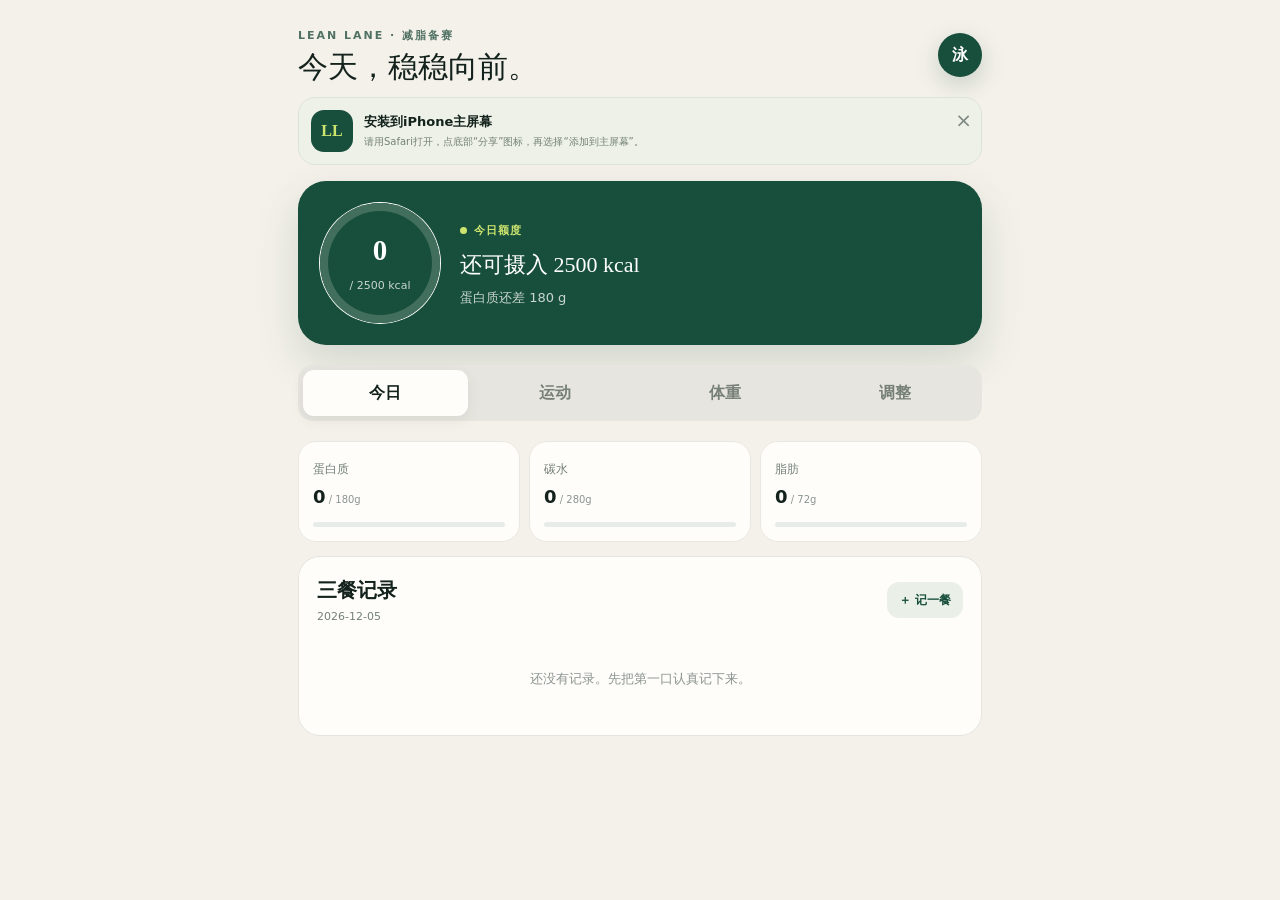
==== index.html @ 54baf309 "Make weight entry once daily with timestamp" ====
<!DOCTYPE html><html lang="zh-CN"><head><meta charSet="utf-8"/><meta name="viewport" content="width=device-width, initial-scale=1, viewport-fit=cover"/><link rel="stylesheet" href="/_next/static/chunks/0u.yl27n9ork7.css" data-precedence="next"/><link rel="preload" as="script" fetchPriority="low" href="/_next/static/chunks/0-t57aycj0uqz.js"/><script src="/_next/static/chunks/0jhhy4hnl.00e.js" async=""></script><script src="/_next/static/chunks/10mplx1qo1yfm.js" async=""></script><script src="/_next/static/chunks/turbopack-0hal_d3g2z985.js" async=""></script><script src="/_next/static/chunks/0os4r2b_q-rny.js" async=""></script><script src="/_next/static/chunks/07vj7f4oad~hv.js" async=""></script><meta name="theme-color" content="#f4f1ea"/><title>Lean Lane · 减脂备赛</title><meta name="description" content="记录三餐、体重趋势与每日动态摄入建议。"/><link rel="manifest" href="/manifest.webmanifest"/><meta name="mobile-web-app-capable" content="yes"/><meta name="apple-mobile-web-app-title" content="Lean Lane"/><meta name="apple-mobile-web-app-status-bar-style" content="black-translucent"/><meta property="og:title" content="Lean Lane · 减脂备赛"/><meta property="og:description" content="记录三餐、体重趋势与每日动态摄入建议。"/><meta property="og:image" content="https://leonard-ltbx.github.io/og.png"/><meta property="og:image:width" content="1680"/><meta property="og:image:height" content="945"/><meta property="og:image:alt" content="Lean Lane 减脂备赛"/><meta property="og:type" content="website"/><meta name="twitter:card" content="summary_large_image"/><meta name="twitter:title" content="Lean Lane · 减脂备赛"/><meta name="twitter:description" content="记录三餐、体重趋势与每日动态摄入建议。"/><meta name="twitter:image" content="https://leonard-ltbx.github.io/og.png"/><link rel="icon" href="/icon.svg"/><link rel="apple-touch-icon" href="/icon.svg"/><script src="/_next/static/chunks/03~yq9q893hmn.js" noModule=""></script></head><body><div hidden=""><!--$--><!--/$--></div><main class="app-shell"><header class="topbar"><div><p class="eyebrow">LEAN LANE · 减脂备赛</p><h1>今天，稳稳向前。</h1></div><div class="avatar">泳</div></header><section class="hero-card"><div class="ring" style="--progress:0deg"><div><strong>0</strong><span>/ 2500 kcal</span></div></div><div class="hero-copy"><span class="status-dot">今日额度</span><h2>还可摄入 <!-- -->2500<!-- --> kcal</h2><p>蛋白质还差 <!-- -->180<!-- --> g</p></div></section><nav class="tabs" aria-label="主要功能"><button class="active">今日</button><button class="">运动</button><button class="">体重</button><button class="">调整</button></nav><div class="panel-stack"><section class="macro-grid"><article class="macro blue"><div><span>蛋白质</span><b>0<small> / <!-- -->180<!-- -->g</small></b></div><div class="track"><i style="width:0%"></i></div></article><article class="macro amber"><div><span>碳水</span><b>0<small> / <!-- -->280<!-- -->g</small></b></div><div class="track"><i style="width:0%"></i></div></article><article class="macro rose"><div><span>脂肪</span><b>0<small> / <!-- -->72<!-- -->g</small></b></div><div class="track"><i style="width:0%"></i></div></article></section><section class="section"><div class="section-title"><div><span>三餐记录</span><small>2026-07-28</small></div><button class="add">＋ 记一餐</button></div><div class="empty">还没有记录。先把第一口认真记下来。</div></section></div></main><!--$--><!--/$--><script src="/_next/static/chunks/0-t57aycj0uqz.js" id="_R_" async=""></script><script>(self.__next_f=self.__next_f||[]).push([0])</script><script>self.__next_f.push([1,"1:\"$Sreact.fragment\"\n2:I[28270,[\"/_next/static/chunks/0os4r2b_q-rny.js\"],\"default\"]\n3:I[7640,[\"/_next/static/chunks/0os4r2b_q-rny.js\"],\"default\"]\n4:I[22789,[\"/_next/static/chunks/0os4r2b_q-rny.js\"],\"ClientPageRoot\"]\n5:I[31713,[\"/_next/static/chunks/0os4r2b_q-rny.js\",\"/_next/static/chunks/07vj7f4oad~hv.js\"],\"default\"]\n8:I[84080,[\"/_next/static/chunks/0os4r2b_q-rny.js\"],\"OutletBoundary\"]\n9:\"$Sreact.suspense\"\nb:I[84080,[\"/_next/static/chunks/0os4r2b_q-rny.js\"],\"ViewportBoundary\"]\nd:I[84080,[\"/_next/static/chunks/0os4r2b_q-rny.js\"],\"MetadataBoundary\"]\nf:I[48574,[\"/_next/static/chunks/0os4r2b_q-rny.js\"],\"default\",1]\n:HL[\"/_next/static/chunks/0u.yl27n9ork7.css\",\"style\"]\n"])</script><script>self.__next_f.push([1,"0:{\"P\":null,\"c\":[\"\",\"\"],\"q\":\"\",\"i\":false,\"f\":[[[\"\",{\"children\":[\"__PAGE__\",{}]},\"$undefined\",\"$undefined\",16],[[\"$\",\"$1\",\"c\",{\"children\":[[[\"$\",\"link\",\"0\",{\"rel\":\"stylesheet\",\"href\":\"/_next/static/chunks/0u.yl27n9ork7.css\",\"precedence\":\"next\",\"crossOrigin\":\"$undefined\",\"nonce\":\"$undefined\"}],[\"$\",\"script\",\"script-0\",{\"src\":\"/_next/static/chunks/0os4r2b_q-rny.js\",\"async\":true,\"nonce\":\"$undefined\"}]],[\"$\",\"html\",null,{\"lang\":\"zh-CN\",\"children\":[\"$\",\"body\",null,{\"children\":[\"$\",\"$L2\",null,{\"parallelRouterKey\":\"children\",\"error\":\"$undefined\",\"errorStyles\":\"$undefined\",\"errorScripts\":\"$undefined\",\"template\":[\"$\",\"$L3\",null,{}],\"templateStyles\":\"$undefined\",\"templateScripts\":\"$undefined\",\"notFound\":[[[\"$\",\"title\",null,{\"children\":\"404: This page could not be found.\"}],[\"$\",\"div\",null,{\"style\":{\"fontFamily\":\"system-ui,\\\"Segoe UI\\\",Roboto,Helvetica,Arial,sans-serif,\\\"Apple Color Emoji\\\",\\\"Segoe UI Emoji\\\"\",\"height\":\"100vh\",\"textAlign\":\"center\",\"display\":\"flex\",\"flexDirection\":\"column\",\"alignItems\":\"center\",\"justifyContent\":\"center\"},\"children\":[\"$\",\"div\",null,{\"children\":[[\"$\",\"style\",null,{\"dangerouslySetInnerHTML\":{\"__html\":\"body{color:#000;background:#fff;margin:0}.next-error-h1{border-right:1px solid rgba(0,0,0,.3)}@media (prefers-color-scheme:dark){body{color:#fff;background:#000}.next-error-h1{border-right:1px solid rgba(255,255,255,.3)}}\"}}],[\"$\",\"h1\",null,{\"className\":\"next-error-h1\",\"style\":{\"display\":\"inline-block\",\"margin\":\"0 20px 0 0\",\"padding\":\"0 23px 0 0\",\"fontSize\":24,\"fontWeight\":500,\"verticalAlign\":\"top\",\"lineHeight\":\"49px\"},\"children\":404}],[\"$\",\"div\",null,{\"style\":{\"display\":\"inline-block\"},\"children\":[\"$\",\"h2\",null,{\"style\":{\"fontSize\":14,\"fontWeight\":400,\"lineHeight\":\"49px\",\"margin\":0},\"children\":\"This page could not be found.\"}]}]]}]}]],[]],\"forbidden\":\"$undefined\",\"unauthorized\":\"$undefined\"}]}]}]]}],{\"children\":[[\"$\",\"$1\",\"c\",{\"children\":[[\"$\",\"$L4\",null,{\"Component\":\"$5\",\"serverProvidedParams\":{\"searchParams\":{},\"params\":{},\"promises\":[\"$@6\",\"$@7\"]}}],[[\"$\",\"script\",\"script-0\",{\"src\":\"/_next/static/chunks/07vj7f4oad~hv.js\",\"async\":true,\"nonce\":\"$undefined\"}]],[\"$\",\"$L8\",null,{\"children\":[\"$\",\"$9\",null,{\"name\":\"Next.MetadataOutlet\",\"children\":\"$@a\"}]}]]}],{},null,false,null]},null,false,null],[\"$\",\"$1\",\"h\",{\"children\":[null,[\"$\",\"$Lb\",null,{\"children\":\"$Lc\"}],[\"$\",\"div\",null,{\"hidden\":true,\"children\":[\"$\",\"$Ld\",null,{\"children\":[\"$\",\"$9\",null,{\"name\":\"Next.Metadata\",\"children\":\"$Le\"}]}]}],null]}],false]],\"m\":\"$undefined\",\"G\":[\"$f\",[[\"$\",\"link\",\"0\",{\"rel\":\"stylesheet\",\"href\":\"/_next/static/chunks/0u.yl27n9ork7.css\",\"precedence\":\"next\",\"crossOrigin\":\"$undefined\",\"nonce\":\"$undefined\"}]]],\"S\":true,\"h\":null,\"s\":\"$undefined\",\"l\":\"$undefined\",\"p\":\"$undefined\",\"d\":\"$undefined\",\"b\":\"l_pNtQ4baJxNV0M_nPuF5\"}\n"])</script><script>self.__next_f.push([1,"6:{}\n7:\"$0:f:0:1:1:children:0:props:children:0:props:serverProvidedParams:params\"\n"])</script><script>self.__next_f.push([1,"c:[[\"$\",\"meta\",\"0\",{\"charSet\":\"utf-8\"}],[\"$\",\"meta\",\"1\",{\"name\":\"viewport\",\"content\":\"width=device-width, initial-scale=1, viewport-fit=cover\"}],[\"$\",\"meta\",\"2\",{\"name\":\"theme-color\",\"content\":\"#f4f1ea\"}]]\n"])</script><script>self.__next_f.push([1,"10:I[77576,[\"/_next/static/chunks/0os4r2b_q-rny.js\"],\"IconMark\"]\na:null\n"])</script><script>self.__next_f.push([1,"e:[[\"$\",\"title\",\"0\",{\"children\":\"Lean Lane · 减脂备赛\"}],[\"$\",\"meta\",\"1\",{\"name\":\"description\",\"content\":\"记录三餐、体重趋势与每日动态摄入建议。\"}],[\"$\",\"link\",\"2\",{\"rel\":\"manifest\",\"href\":\"/manifest.webmanifest\",\"crossOrigin\":\"$undefined\"}],[\"$\",\"meta\",\"3\",{\"name\":\"mobile-web-app-capable\",\"content\":\"yes\"}],[\"$\",\"meta\",\"4\",{\"name\":\"apple-mobile-web-app-title\",\"content\":\"Lean Lane\"}],[\"$\",\"meta\",\"5\",{\"name\":\"apple-mobile-web-app-status-bar-style\",\"content\":\"black-translucent\"}],[\"$\",\"meta\",\"6\",{\"property\":\"og:title\",\"content\":\"Lean Lane · 减脂备赛\"}],[\"$\",\"meta\",\"7\",{\"property\":\"og:description\",\"content\":\"记录三餐、体重趋势与每日动态摄入建议。\"}],[\"$\",\"meta\",\"8\",{\"property\":\"og:image\",\"content\":\"https://leonard-ltbx.github.io/og.png\"}],[\"$\",\"meta\",\"9\",{\"property\":\"og:image:width\",\"content\":\"1680\"}],[\"$\",\"meta\",\"10\",{\"property\":\"og:image:height\",\"content\":\"945\"}],[\"$\",\"meta\",\"11\",{\"property\":\"og:image:alt\",\"content\":\"Lean Lane 减脂备赛\"}],[\"$\",\"meta\",\"12\",{\"property\":\"og:type\",\"content\":\"website\"}],[\"$\",\"meta\",\"13\",{\"name\":\"twitter:card\",\"content\":\"summary_large_image\"}],[\"$\",\"meta\",\"14\",{\"name\":\"twitter:title\",\"content\":\"Lean Lane · 减脂备赛\"}],[\"$\",\"meta\",\"15\",{\"name\":\"twitter:description\",\"content\":\"记录三餐、体重趋势与每日动态摄入建议。\"}],[\"$\",\"meta\",\"16\",{\"name\":\"twitter:image\",\"content\":\"https://leonard-ltbx.github.io/og.png\"}],[\"$\",\"link\",\"17\",{\"rel\":\"icon\",\"href\":\"/icon.svg\"}],[\"$\",\"link\",\"18\",{\"rel\":\"apple-touch-icon\",\"href\":\"/icon.svg\"}],[\"$\",\"$L10\",\"19\",{}]]\n"])</script></body></html>
---- _next/static/chunks/0u.yl27n9ork7.css ----
@layer properties{@supports (((-webkit-hyphens:none)) and (not (margin-trim:inline))) or ((-moz-orient:inline) and (not (color:rgb(from red r g b)))){*,:before,:after,::backdrop{--tw-rotate-x:initial;--tw-rotate-y:initial;--tw-rotate-z:initial;--tw-skew-x:initial;--tw-skew-y:initial;--tw-shadow:0 0 #0000;--tw-shadow-color:initial;--tw-shadow-alpha:100%;--tw-inset-shadow:0 0 #0000;--tw-inset-shadow-color:initial;--tw-inset-shadow-alpha:100%;--tw-ring-color:initial;--tw-ring-shadow:0 0 #0000;--tw-inset-ring-color:initial;--tw-inset-ring-shadow:0 0 #0000;--tw-ring-inset:initial;--tw-ring-offset-width:0px;--tw-ring-offset-color:#fff;--tw-ring-offset-shadow:0 0 #0000;--tw-blur:initial;--tw-brightness:initial;--tw-contrast:initial;--tw-grayscale:initial;--tw-hue-rotate:initial;--tw-invert:initial;--tw-opacity:initial;--tw-saturate:initial;--tw-sepia:initial;--tw-drop-shadow:initial;--tw-drop-shadow-color:initial;--tw-drop-shadow-alpha:100%;--tw-drop-shadow-size:initial}}}@layer theme{:root,:host{--font-sans:ui-sans-serif, system-ui, sans-serif, "Apple Color Emoji", "Segoe UI Emoji", "Segoe UI Symbol", "Noto Color Emoji";--font-mono:ui-monospace, SFMono-Regular, Menlo, Monaco, Consolas, "Liberation Mono", "Courier New", monospace;--spacing:.25rem;--default-font-family:var(--font-sans);--default-mono-font-family:var(--font-mono)}}@layer base{*,:after,:before,::backdrop{box-sizing:border-box;border:0 solid;margin:0;padding:0}::file-selector-button{box-sizing:border-box;border:0 solid;margin:0;padding:0}html,:host{-webkit-text-size-adjust:100%;tab-size:4;line-height:1.5;font-family:var(--default-font-family,ui-sans-serif, system-ui, sans-serif, "Apple Color Emoji", "Segoe UI Emoji", "Segoe UI Symbol", "Noto Color Emoji");font-feature-settings:var(--default-font-feature-settings,normal);font-variation-settings:var(--default-font-variation-settings,normal);-webkit-tap-highlight-color:transparent}hr{height:0;color:inherit;border-top-width:1px}abbr:where([title]){-webkit-text-decoration:underline dotted;text-decoration:underline dotted}h1,h2,h3,h4,h5,h6{font-size:inherit;font-weight:inherit}a{color:inherit;-webkit-text-decoration:inherit;-webkit-text-decoration:inherit;-webkit-text-decoration:inherit;-webkit-text-decoration:inherit;text-decoration:inherit}b,strong{font-weight:bolder}code,kbd,samp,pre{font-family:var(--default-mono-font-family,ui-monospace, SFMono-Regular, Menlo, Monaco, Consolas, "Liberation Mono", "Courier New", monospace);font-feature-settings:var(--default-mono-font-feature-settings,normal);font-variation-settings:var(--default-mono-font-variation-settings,normal);font-size:1em}small{font-size:80%}sub,sup{vertical-align:baseline;font-size:75%;line-height:0;position:relative}sub{bottom:-.25em}sup{top:-.5em}table{text-indent:0;border-color:inherit;border-collapse:collapse}:-moz-focusring{outline:auto}progress{vertical-align:baseline}summary{display:list-item}ol,ul,menu{list-style:none}img,svg,video,canvas,audio,iframe,embed,object{vertical-align:middle;display:block}img,video{max-width:100%;height:auto}button,input,select,optgroup,textarea{font:inherit;font-feature-settings:inherit;font-variation-settings:inherit;letter-spacing:inherit;color:inherit;opacity:1;background-color:#0000;border-radius:0}::file-selector-button{font:inherit;font-feature-settings:inherit;font-variation-settings:inherit;letter-spacing:inherit;color:inherit;opacity:1;background-color:#0000;border-radius:0}:where(select:is([multiple],[size])) optgroup{font-weight:bolder}:where(select:is([multiple],[size])) optgroup option{padding-inline-start:20px}::file-selector-button{margin-inline-end:4px}::placeholder{opacity:1}@supports (not ((-webkit-appearance:-apple-pay-button))) or (contain-intrinsic-size:1px){::placeholder{color:currentColor}@supports (color:color-mix(in lab, red, red)){::placeholder{color:color-mix(in oklab, currentcolor 50%, transparent)}}}textarea{resize:vertical}::-webkit-search-decoration{-webkit-appearance:none}::-webkit-date-and-time-value{min-height:1lh;text-align:inherit}::-webkit-datetime-edit{display:inline-flex}::-webkit-datetime-edit-fields-wrapper{padding:0}::-webkit-datetime-edit{padding-block:0}::-webkit-datetime-edit-year-field{padding-block:0}::-webkit-datetime-edit-month-field{padding-block:0}::-webkit-datetime-edit-day-field{padding-block:0}::-webkit-datetime-edit-hour-field{padding-block:0}::-webkit-datetime-edit-minute-field{padding-block:0}::-webkit-datetime-edit-second-field{padding-block:0}::-webkit-datetime-edit-millisecond-field{padding-block:0}::-webkit-datetime-edit-meridiem-field{padding-block:0}::-webkit-calendar-picker-indicator{line-height:1}:-moz-ui-invalid{box-shadow:none}button,input:where([type=button],[type=reset],[type=submit]){appearance:button}::file-selector-button{appearance:button}::-webkit-inner-spin-button{height:auto}::-webkit-outer-spin-button{height:auto}[hidden]:where(:not([hidden=until-found])){display:none!important}}@layer components;@layer utilities{.collapse{visibility:collapse}.visible{visibility:visible}.absolute{position:absolute}.relative{position:relative}.static{position:static}.start{inset-inline-start:var(--spacing)}.end{inset-inline-end:var(--spacing)}.isolate{isolation:isolate}.container{width:100%}@media (min-width:40rem){.container{max-width:40rem}}@media (min-width:48rem){.container{max-width:48rem}}@media (min-width:64rem){.container{max-width:64rem}}@media (min-width:80rem){.container{max-width:80rem}}@media (min-width:96rem){.container{max-width:96rem}}.contents{display:contents}.flex{display:flex}.hidden{display:none}.inline{display:inline}.table{display:table}.transform{transform:var(--tw-rotate-x,) var(--tw-rotate-y,) var(--tw-rotate-z,) var(--tw-skew-x,) var(--tw-skew-y,)}.resize{resize:both}.italic{font-style:italic}.ring{--tw-ring-shadow:var(--tw-ring-inset,) 0 0 0 calc(1px + var(--tw-ring-offset-width)) var(--tw-ring-color,currentcolor);box-shadow:var(--tw-inset-shadow), var(--tw-inset-ring-shadow), var(--tw-ring-offset-shadow), var(--tw-ring-shadow), var(--tw-shadow)}.blur{--tw-blur:blur(8px);filter:var(--tw-blur,) var(--tw-brightness,) var(--tw-contrast,) var(--tw-grayscale,) var(--tw-hue-rotate,) var(--tw-invert,) var(--tw-saturate,) var(--tw-sepia,) var(--tw-drop-shadow,)}}:root{--ink:#13221c;--muted:#728078;--cream:#f4f1ea;--card:#fffdfa;--green:#184f3c;--lime:#cde56f;--line:#dfe3dc}*{box-sizing:border-box}html{background:var(--cream)}body{background:var(--cream);color:var(--ink);margin:0;font-family:PingFang SC,Microsoft YaHei,system-ui,sans-serif}.app-shell{width:min(100%,720px);min-height:100vh;margin:auto;padding:28px 18px 90px}.topbar{justify-content:space-between;align-items:center;margin-bottom:24px;display:flex}.eyebrow{letter-spacing:.18em;color:#507164;margin:0 0 7px;font-size:11px;font-weight:800}.topbar h1{margin:0;font-family:Georgia,Songti SC,serif;font-size:30px;line-height:1}.avatar{background:var(--green);color:#fff;border-radius:50%;place-items:center;width:44px;height:44px;font-weight:800;display:grid;box-shadow:0 8px 24px #184f3c33}.hero-card{background:var(--green);color:#fff;border-radius:28px;align-items:center;gap:20px;padding:22px;display:flex;box-shadow:0 18px 44px #184f3c28}.ring{--progress:0deg;background:conic-gradient(var(--lime) var(--progress),#426e5d 0);border-radius:50%;flex:0 0 120px;place-items:center;width:120px;height:120px;display:grid;position:relative}.ring:after{content:"";background:var(--green);border-radius:50%;position:absolute;inset:8px}.ring div{z-index:1;text-align:center;position:relative}.ring strong{font-family:Georgia,serif;font-size:29px;display:block}.ring span{color:#c9d6d0;font-size:11px}.hero-copy{min-width:0}.status-dot{letter-spacing:.08em;color:var(--lime);font-size:11px;font-weight:800}.status-dot:before{content:"";background:var(--lime);border-radius:50%;width:7px;height:7px;margin-right:7px;display:inline-block}.hero-copy h2,.coach-card h2{margin:10px 0 8px;font-family:Georgia,Songti SC,serif;font-size:22px;line-height:1.3}.hero-copy p,.coach-card p{color:#c9d6d0;margin:0;font-size:13px}.tabs{background:#e7e5df;border-radius:15px;grid-template-columns:repeat(3,1fr);gap:5px;margin:20px 0;padding:5px;display:grid}.tabs button{color:#778078;background:0 0;border:0;border-radius:11px;padding:11px;font-weight:700}.tabs button.active{background:var(--card);color:var(--ink);box-shadow:0 4px 14px #243a3014}.panel-stack{gap:14px;display:grid}.macro-grid{grid-template-columns:repeat(3,1fr);gap:9px;display:grid}.macro{background:var(--card);border:1px solid #e8e8e2;border-radius:18px;padding:14px}.macro span{color:var(--muted);font-size:12px}.macro b{margin:3px 0 12px;font-size:18px;display:block}.macro b small{color:#8b948e;font-size:10px;font-weight:500}.track{background:#e8ece8;border-radius:9px;height:5px;overflow:hidden}.track i{background:#477fbc;border-radius:9px;height:100%;display:block}.macro.amber .track i{background:#d5a42e}.macro.rose .track i{background:#be6f70}.section,.weight-entry,.coach-card{background:var(--card);border:1px solid #e5e5df;border-radius:22px;padding:18px}.section-title{justify-content:space-between;align-items:center;margin-bottom:16px;display:flex}.section-title span{font-family:Georgia,Songti SC,serif;font-size:20px;font-weight:700;display:block}.section-title small{color:var(--muted);margin-top:4px;font-size:11px;display:block}.section-title button{color:var(--muted);background:0 0;border:0;font-size:23px}button{font:inherit;cursor:pointer}.add{padding:9px 12px;font-weight:800;color:var(--green)!important;background:#eaf0e8!important;border-radius:12px!important;font-size:12px!important}.empty{text-align:center;color:#8b948e;padding:28px 10px;font-size:13px}.meal{border-top:1px solid #edf0eb;grid-template-columns:42px 1fr auto 25px;align-items:center;gap:10px;padding:12px 0;display:grid}.meal:first-child{border-top:0}.food-icon{color:#527044;background:#eff1dc;border-radius:13px;place-items:center;width:40px;height:40px;font-weight:800;display:grid}.meal strong,.meal span{display:block}.meal strong{font-size:14px}.meal span{color:var(--muted);margin-top:3px;font-size:11px}.meal b{font-size:15px}.meal b small{color:var(--muted);font-size:9px}.meal button{color:#a3aaa5;background:0 0;border:0;font-size:20px}.weight-entry{grid-template-columns:1fr auto;align-items:center;gap:15px;display:grid}.weight-entry div span{font-family:Georgia,Songti SC,serif;font-size:20px;font-weight:700}.weight-entry p{color:var(--muted);margin:4px 0;font-size:11px}.weight-entry label{align-items:baseline;display:flex}.weight-entry input{border:0;border-bottom:2px solid var(--green);text-align:right;background:0 0;outline:0;width:76px;font-size:27px;font-weight:800}.weight-entry label b{margin-left:5px;font-size:13px}.weight-entry>button{background:var(--green);color:#fff;border:0;border-radius:14px;grid-column:1/-1;padding:12px;font-weight:800}.chart{align-items:end;gap:6px;min-height:175px;padding:20px 2px 0;display:flex;overflow-x:auto}.bar-wrap{text-align:center;min-width:40px}.bar{background:linear-gradient(#cde56f,#6e9566);border-radius:8px 8px 3px 3px;width:18px;min-height:25px;margin:auto;position:relative}.bar span{font-size:9px;position:absolute;top:-18px;left:50%;transform:translate(-50%)}.bar-wrap small{color:var(--muted);font-size:9px}.trend-note{background:#eef1e7;border-radius:16px;margin-top:14px;padding:14px}.trend-note span{color:var(--muted);font-size:11px}.trend-note strong{margin:3px 0;font-size:23px;display:block}.trend-note p{color:#4d5f55;margin:0;font-size:12px}.coach-card{background:var(--green);color:#fff}.search{border:1px solid var(--line);background:#f7f7f3;border-radius:14px;outline:0;width:100%;padding:13px}.search:focus{border-color:#5c856f}.food-table{margin-top:10px}.food-table button{text-align:left;background:0 0;border:0;border-top:1px solid #edf0eb;grid-template-columns:1fr auto 70px;align-items:center;width:100%;padding:12px 4px;display:grid}.food-table button:first-child{border-top:0}.food-table span strong,.food-table span small{display:block}.food-table span small,.food-table em{color:var(--muted);font-size:10px;font-style:normal}.food-table b{font-size:13px}.modal-backdrop{z-index:10;background:#10201999;justify-content:center;align-items:end;display:flex;position:fixed;inset:0}.modal{background:var(--cream);width:min(100%,720px);padding:10px 20px max(24px,env(safe-area-inset-bottom));border-radius:28px 28px 0 0;box-shadow:0 -20px 60px #0d221a55}.handle{background:#c7cdc8;border-radius:5px;width:42px;height:4px;margin:0 auto 17px}.field{color:var(--muted);margin:12px 0;font-size:11px;display:block}.field select,.weight-field{border:1px solid var(--line);width:100%;color:var(--ink);background:#fff;border-radius:13px;margin-top:6px;padding:12px;display:block}.weight-field{padding:0;display:flex;overflow:hidden}.weight-field input{border:0;outline:0;flex:1;min-width:0;padding:12px;font-size:18px}.weight-field span{color:var(--muted);padding:14px;font-size:11px}.preview-macros{grid-template-columns:repeat(3,1fr);gap:7px;margin:15px 0;display:grid}.preview-macros span{text-align:center;color:var(--muted);background:#e8ebe4;border-radius:12px;padding:10px;font-size:9px}.preview-macros b{color:var(--ink);font-size:18px;display:block}.primary{background:var(--green);color:#fff;border:0;border-radius:15px;width:100%;padding:14px;font-weight:800}@media (max-width:460px){.app-shell{padding:22px 14px 88px}.hero-card{gap:15px;padding:18px}.ring{flex-basis:104px;width:104px;height:104px}.ring strong{font-size:24px}.hero-copy h2{font-size:19px}.macro{padding:11px 9px}.macro b{font-size:16px}.macro b small{display:block}.section{padding:15px}}.mode-switch{background:#e5e7e1;border-radius:12px;grid-template-columns:1fr 1fr;gap:5px;padding:4px;display:grid}.mode-switch button{color:var(--muted);background:0 0;border:0;border-radius:9px;padding:9px;font-size:12px;font-weight:700}.mode-switch button.active{color:var(--green);background:#fff;box-shadow:0 2px 8px #13221c12}.tabs{grid-template-columns:repeat(4,1fr)}.activity-fields,.workout-row{grid-template-columns:repeat(3,1fr);gap:8px;margin-bottom:14px;display:grid}.activity-fields label,.workout-row label{color:var(--muted);background:#f0f2ed;border-radius:14px;padding:10px;font-size:10px}.activity-fields input,.workout-row input{width:100%;color:var(--ink);background:0 0;border:0;outline:0;margin:4px 0;font-size:20px;font-weight:800;display:block}.activity-fields label span,.workout-row label span{font-size:9px}.workout-list article{border-top:1px solid #e8ebe6;justify-content:space-between;align-items:center;padding:12px 2px;display:flex}.workout-list strong,.workout-list span{display:block}.workout-list strong{font-size:14px}.workout-list span{color:var(--muted);margin-top:3px;font-size:10px}.workout-list button{color:#9ba39e;background:0 0;border:0;font-size:20px}.exercise-note{padding:18px}.workout-form .field select{border:1px solid var(--line);width:100%;color:var(--ink);background:#fff;border-radius:13px;margin-top:6px;padding:12px;display:block}.backup-actions{grid-template-columns:1fr 1fr;gap:8px;display:grid}.import-button{border:1px solid var(--green);color:var(--green);cursor:pointer;border-radius:15px;place-items:center;padding:13px;font-size:13px;font-weight:800;display:grid}.import-button input{display:none}.backup-message{color:#4d5f55;background:#eef1e7;border-radius:12px;margin:12px 0 0;padding:10px 12px;font-size:11px}.install-guide{background:#eef1e7;border:1px solid #dce4d7;border-radius:17px;grid-template-columns:42px 1fr;align-items:center;gap:11px;margin:-9px 0 16px;padding:12px 38px 12px 12px;display:grid;position:relative}.install-guide>button{color:#7c8881;background:0 0;border:0;font-size:20px;position:absolute;top:7px;right:9px}.install-mark{background:var(--green);width:42px;height:42px;color:var(--lime);border-radius:13px;place-items:center;font-family:Georgia,serif;font-weight:800;display:grid}.install-guide strong,.install-guide span{display:block}.install-guide strong{font-size:13px}.install-guide span{color:var(--muted);margin-top:3px;font-size:10px;line-height:1.5}.weight-recorded{background:var(--green);color:#fff;border-radius:22px;grid-template-columns:48px 1fr auto;align-items:center;gap:12px;padding:18px;display:grid}.weight-check{background:var(--lime);width:46px;height:46px;color:var(--green);border-radius:50%;place-items:center;font-size:23px;font-weight:900;display:grid}.weight-recorded span,.weight-recorded strong,.weight-recorded p{display:block}.weight-recorded span{color:#c9d6d0;font-size:11px}.weight-recorded strong{margin:3px 0;font-family:Georgia,serif;font-size:28px}.weight-recorded p{color:#c9d6d0;margin:0;font-size:10px}.weight-recorded button{color:#fff;background:0 0;border:1px solid #789283;border-radius:11px;padding:8px 10px;font-size:11px}.weight-entry .cancel-edit{color:var(--green);border:1px solid var(--green);background:0 0;margin-top:-7px}@property --tw-rotate-x{syntax:"*";inherits:false}@property --tw-rotate-y{syntax:"*";inherits:false}@property --tw-rotate-z{syntax:"*";inherits:false}@property --tw-skew-x{syntax:"*";inherits:false}@property --tw-skew-y{syntax:"*";inherits:false}@property --tw-shadow{syntax:"*";inherits:false;initial-value:0 0 #0000}@property --tw-shadow-color{syntax:"*";inherits:false}@property --tw-shadow-alpha{syntax:"<percentage>";inherits:false;initial-value:100%}@property --tw-inset-shadow{syntax:"*";inherits:false;initial-value:0 0 #0000}@property --tw-inset-shadow-color{syntax:"*";inherits:false}@property --tw-inset-shadow-alpha{syntax:"<percentage>";inherits:false;initial-value:100%}@property --tw-ring-color{syntax:"*";inherits:false}@property --tw-ring-shadow{syntax:"*";inherits:false;initial-value:0 0 #0000}@property --tw-inset-ring-color{syntax:"*";inherits:false}@property --tw-inset-ring-shadow{syntax:"*";inherits:false;initial-value:0 0 #0000}@property --tw-ring-inset{syntax:"*";inherits:false}@property --tw-ring-offset-width{syntax:"<length>";inherits:false;initial-value:0}@property --tw-ring-offset-color{syntax:"*";inherits:false;initial-value:#fff}@property --tw-ring-offset-shadow{syntax:"*";inherits:false;initial-value:0 0 #0000}@property --tw-blur{syntax:"*";inherits:false}@property --tw-brightness{syntax:"*";inherits:false}@property --tw-contrast{syntax:"*";inherits:false}@property --tw-grayscale{syntax:"*";inherits:false}@property --tw-hue-rotate{syntax:"*";inherits:false}@property --tw-invert{syntax:"*";inherits:false}@property --tw-opacity{syntax:"*";inherits:false}@property --tw-saturate{syntax:"*";inherits:false}@property --tw-sepia{syntax:"*";inherits:false}@property --tw-drop-shadow{syntax:"*";inherits:false}@property --tw-drop-shadow-color{syntax:"*";inherits:false}@property --tw-drop-shadow-alpha{syntax:"<percentage>";inherits:false;initial-value:100%}@property --tw-drop-shadow-size{syntax:"*";inherits:false}
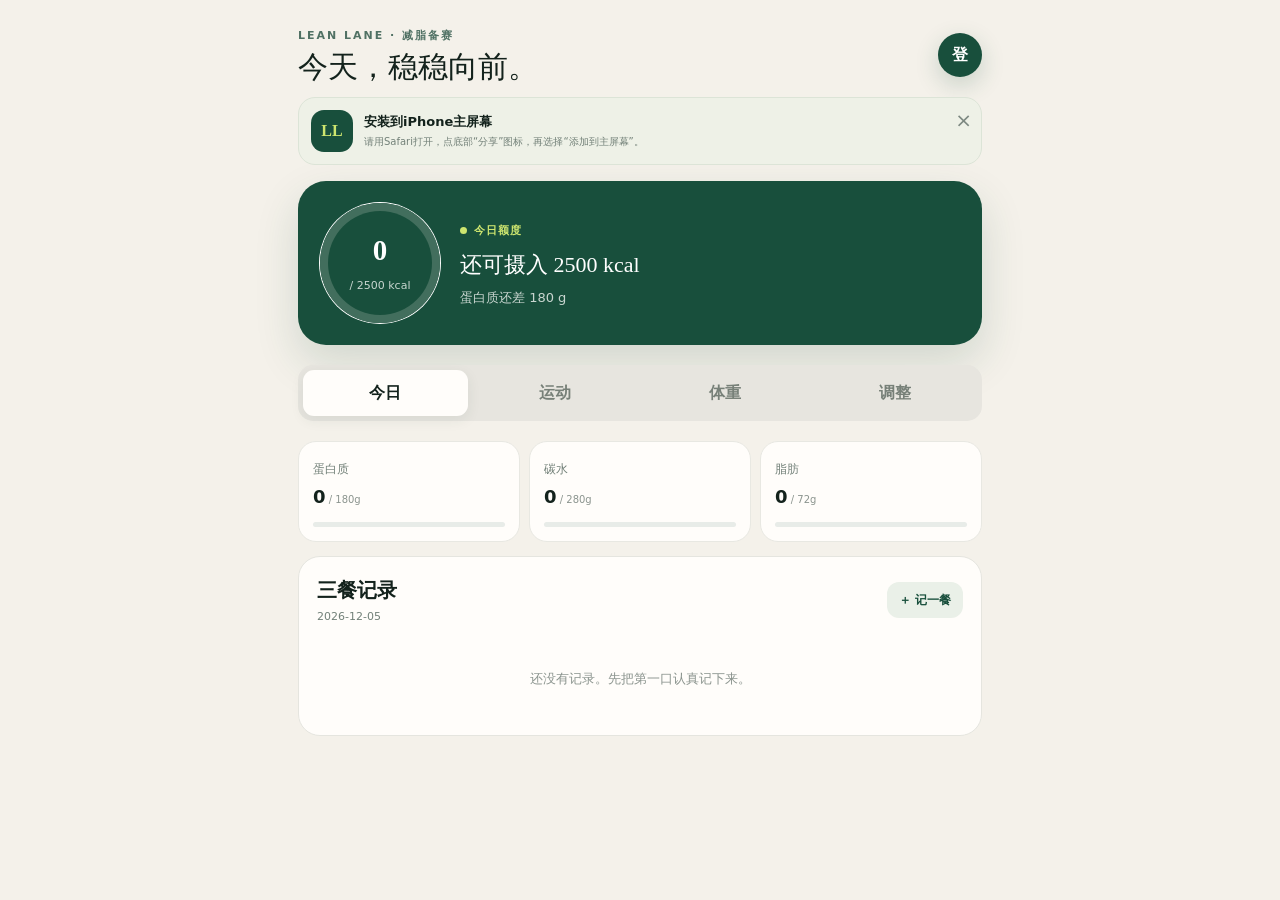
==== commit 8a022aa8: "Add private sync and AI daily coaching" ====
--- a/index.html
+++ b/index.html
@@ -1 +1 @@
-<!DOCTYPE html><html lang="zh-CN"><head><meta charSet="utf-8"/><meta name="viewport" content="width=device-width, initial-scale=1, viewport-fit=cover"/><link rel="stylesheet" href="/_next/static/chunks/0u.yl27n9ork7.css" data-precedence="next"/><link rel="preload" as="script" fetchPriority="low" href="/_next/static/chunks/0-t57aycj0uqz.js"/><script src="/_next/static/chunks/0jhhy4hnl.00e.js" async=""></script><script src="/_next/static/chunks/10mplx1qo1yfm.js" async=""></script><script src="/_next/static/chunks/turbopack-0hal_d3g2z985.js" async=""></script><script src="/_next/static/chunks/0os4r2b_q-rny.js" async=""></script><script src="/_next/static/chunks/07vj7f4oad~hv.js" async=""></script><meta name="theme-color" content="#f4f1ea"/><title>Lean Lane · 减脂备赛</title><meta name="description" content="记录三餐、体重趋势与每日动态摄入建议。"/><link rel="manifest" href="/manifest.webmanifest"/><meta name="mobile-web-app-capable" content="yes"/><meta name="apple-mobile-web-app-title" content="Lean Lane"/><meta name="apple-mobile-web-app-status-bar-style" content="black-translucent"/><meta property="og:title" content="Lean Lane · 减脂备赛"/><meta property="og:description" content="记录三餐、体重趋势与每日动态摄入建议。"/><meta property="og:image" content="https://leonard-ltbx.github.io/og.png"/><meta property="og:image:width" content="1680"/><meta property="og:image:height" content="945"/><meta property="og:image:alt" content="Lean Lane 减脂备赛"/><meta property="og:type" content="website"/><meta name="twitter:card" content="summary_large_image"/><meta name="twitter:title" content="Lean Lane · 减脂备赛"/><meta name="twitter:description" content="记录三餐、体重趋势与每日动态摄入建议。"/><meta name="twitter:image" content="https://leonard-ltbx.github.io/og.png"/><link rel="icon" href="/icon.svg"/><link rel="apple-touch-icon" href="/icon.svg"/><script src="/_next/static/chunks/03~yq9q893hmn.js" noModule=""></script></head><body><div hidden=""><!--$--><!--/$--></div><main class="app-shell"><header class="topbar"><div><p class="eyebrow">LEAN LANE · 减脂备赛</p><h1>今天，稳稳向前。</h1></div><div class="avatar">泳</div></header><section class="hero-card"><div class="ring" style="--progress:0deg"><div><strong>0</strong><span>/ 2500 kcal</span></div></div><div class="hero-copy"><span class="status-dot">今日额度</span><h2>还可摄入 <!-- -->2500<!-- --> kcal</h2><p>蛋白质还差 <!-- -->180<!-- --> g</p></div></section><nav class="tabs" aria-label="主要功能"><button class="active">今日</button><button class="">运动</button><button class="">体重</button><button class="">调整</button></nav><div class="panel-stack"><section class="macro-grid"><article class="macro blue"><div><span>蛋白质</span><b>0<small> / <!-- -->180<!-- -->g</small></b></div><div class="track"><i style="width:0%"></i></div></article><article class="macro amber"><div><span>碳水</span><b>0<small> / <!-- -->280<!-- -->g</small></b></div><div class="track"><i style="width:0%"></i></div></article><article class="macro rose"><div><span>脂肪</span><b>0<small> / <!-- -->72<!-- -->g</small></b></div><div class="track"><i style="width:0%"></i></div></article></section><section class="section"><div class="section-title"><div><span>三餐记录</span><small>2026-07-28</small></div><button class="add">＋ 记一餐</button></div><div class="empty">还没有记录。先把第一口认真记下来。</div></section></div></main><!--$--><!--/$--><script src="/_next/static/chunks/0-t57aycj0uqz.js" id="_R_" async=""></script><script>(self.__next_f=self.__next_f||[]).push([0])</script><script>self.__next_f.push([1,"1:\"$Sreact.fragment\"\n2:I[28270,[\"/_next/static/chunks/0os4r2b_q-rny.js\"],\"default\"]\n3:I[7640,[\"/_next/static/chunks/0os4r2b_q-rny.js\"],\"default\"]\n4:I[22789,[\"/_next/static/chunks/0os4r2b_q-rny.js\"],\"ClientPageRoot\"]\n5:I[31713,[\"/_next/static/chunks/0os4r2b_q-rny.js\",\"/_next/static/chunks/07vj7f4oad~hv.js\"],\"default\"]\n8:I[84080,[\"/_next/static/chunks/0os4r2b_q-rny.js\"],\"OutletBoundary\"]\n9:\"$Sreact.suspense\"\nb:I[84080,[\"/_next/static/chunks/0os4r2b_q-rny.js\"],\"ViewportBoundary\"]\nd:I[84080,[\"/_next/static/chunks/0os4r2b_q-rny.js\"],\"MetadataBoundary\"]\nf:I[48574,[\"/_next/static/chunks/0os4r2b_q-rny.js\"],\"default\",1]\n:HL[\"/_next/static/chunks/0u.yl27n9ork7.css\",\"style\"]\n"])</script><script>self.__next_f.push([1,"0:{\"P\":null,\"c\":[\"\",\"\"],\"q\":\"\",\"i\":false,\"f\":[[[\"\",{\"children\":[\"__PAGE__\",{}]},\"$undefined\",\"$undefined\",16],[[\"$\",\"$1\",\"c\",{\"children\":[[[\"$\",\"link\",\"0\",{\"rel\":\"stylesheet\",\"href\":\"/_next/static/chunks/0u.yl27n9ork7.css\",\"precedence\":\"next\",\"crossOrigin\":\"$undefined\",\"nonce\":\"$undefined\"}],[\"$\",\"script\",\"script-0\",{\"src\":\"/_next/static/chunks/0os4r2b_q-rny.js\",\"async\":true,\"nonce\":\"$undefined\"}]],[\"$\",\"html\",null,{\"lang\":\"zh-CN\",\"children\":[\"$\",\"body\",null,{\"children\":[\"$\",\"$L2\",null,{\"parallelRouterKey\":\"children\",\"error\":\"$undefined\",\"errorStyles\":\"$undefined\",\"errorScripts\":\"$undefined\",\"template\":[\"$\",\"$L3\",null,{}],\"templateStyles\":\"$undefined\",\"templateScripts\":\"$undefined\",\"notFound\":[[[\"$\",\"title\",null,{\"children\":\"404: This page could not be found.\"}],[\"$\",\"div\",null,{\"style\":{\"fontFamily\":\"system-ui,\\\"Segoe UI\\\",Roboto,Helvetica,Arial,sans-serif,\\\"Apple Color Emoji\\\",\\\"Segoe UI Emoji\\\"\",\"height\":\"100vh\",\"textAlign\":\"center\",\"display\":\"flex\",\"flexDirection\":\"column\",\"alignItems\":\"center\",\"justifyContent\":\"center\"},\"children\":[\"$\",\"div\",null,{\"children\":[[\"$\",\"style\",null,{\"dangerouslySetInnerHTML\":{\"__html\":\"body{color:#000;background:#fff;margin:0}.next-error-h1{border-right:1px solid rgba(0,0,0,.3)}@media (prefers-color-scheme:dark){body{color:#fff;background:#000}.next-error-h1{border-right:1px solid rgba(255,255,255,.3)}}\"}}],[\"$\",\"h1\",null,{\"className\":\"next-error-h1\",\"style\":{\"display\":\"inline-block\",\"margin\":\"0 20px 0 0\",\"padding\":\"0 23px 0 0\",\"fontSize\":24,\"fontWeight\":500,\"verticalAlign\":\"top\",\"lineHeight\":\"49px\"},\"children\":404}],[\"$\",\"div\",null,{\"style\":{\"display\":\"inline-block\"},\"children\":[\"$\",\"h2\",null,{\"style\":{\"fontSize\":14,\"fontWeight\":400,\"lineHeight\":\"49px\",\"margin\":0},\"children\":\"This page could not be found.\"}]}]]}]}]],[]],\"forbidden\":\"$undefined\",\"unauthorized\":\"$undefined\"}]}]}]]}],{\"children\":[[\"$\",\"$1\",\"c\",{\"children\":[[\"$\",\"$L4\",null,{\"Component\":\"$5\",\"serverProvidedParams\":{\"searchParams\":{},\"params\":{},\"promises\":[\"$@6\",\"$@7\"]}}],[[\"$\",\"script\",\"script-0\",{\"src\":\"/_next/static/chunks/07vj7f4oad~hv.js\",\"async\":true,\"nonce\":\"$undefined\"}]],[\"$\",\"$L8\",null,{\"children\":[\"$\",\"$9\",null,{\"name\":\"Next.MetadataOutlet\",\"children\":\"$@a\"}]}]]}],{},null,false,null]},null,false,null],[\"$\",\"$1\",\"h\",{\"children\":[null,[\"$\",\"$Lb\",null,{\"children\":\"$Lc\"}],[\"$\",\"div\",null,{\"hidden\":true,\"children\":[\"$\",\"$Ld\",null,{\"children\":[\"$\",\"$9\",null,{\"name\":\"Next.Metadata\",\"children\":\"$Le\"}]}]}],null]}],false]],\"m\":\"$undefined\",\"G\":[\"$f\",[[\"$\",\"link\",\"0\",{\"rel\":\"stylesheet\",\"href\":\"/_next/static/chunks/0u.yl27n9ork7.css\",\"precedence\":\"next\",\"crossOrigin\":\"$undefined\",\"nonce\":\"$undefined\"}]]],\"S\":true,\"h\":null,\"s\":\"$undefined\",\"l\":\"$undefined\",\"p\":\"$undefined\",\"d\":\"$undefined\",\"b\":\"l_pNtQ4baJxNV0M_nPuF5\"}\n"])</script><script>self.__next_f.push([1,"6:{}\n7:\"$0:f:0:1:1:children:0:props:children:0:props:serverProvidedParams:params\"\n"])</script><script>self.__next_f.push([1,"c:[[\"$\",\"meta\",\"0\",{\"charSet\":\"utf-8\"}],[\"$\",\"meta\",\"1\",{\"name\":\"viewport\",\"content\":\"width=device-width, initial-scale=1, viewport-fit=cover\"}],[\"$\",\"meta\",\"2\",{\"name\":\"theme-color\",\"content\":\"#f4f1ea\"}]]\n"])</script><script>self.__next_f.push([1,"10:I[77576,[\"/_next/static/chunks/0os4r2b_q-rny.js\"],\"IconMark\"]\na:null\n"])</script><script>self.__next_f.push([1,"e:[[\"$\",\"title\",\"0\",{\"children\":\"Lean Lane · 减脂备赛\"}],[\"$\",\"meta\",\"1\",{\"name\":\"description\",\"content\":\"记录三餐、体重趋势与每日动态摄入建议。\"}],[\"$\",\"link\",\"2\",{\"rel\":\"manifest\",\"href\":\"/manifest.webmanifest\",\"crossOrigin\":\"$undefined\"}],[\"$\",\"meta\",\"3\",{\"name\":\"mobile-web-app-capable\",\"content\":\"yes\"}],[\"$\",\"meta\",\"4\",{\"name\":\"apple-mobile-web-app-title\",\"content\":\"Lean Lane\"}],[\"$\",\"meta\",\"5\",{\"name\":\"apple-mobile-web-app-status-bar-style\",\"content\":\"black-translucent\"}],[\"$\",\"meta\",\"6\",{\"property\":\"og:title\",\"content\":\"Lean Lane · 减脂备赛\"}],[\"$\",\"meta\",\"7\",{\"property\":\"og:description\",\"content\":\"记录三餐、体重趋势与每日动态摄入建议。\"}],[\"$\",\"meta\",\"8\",{\"property\":\"og:image\",\"content\":\"https://leonard-ltbx.github.io/og.png\"}],[\"$\",\"meta\",\"9\",{\"property\":\"og:image:width\",\"content\":\"1680\"}],[\"$\",\"meta\",\"10\",{\"property\":\"og:image:height\",\"content\":\"945\"}],[\"$\",\"meta\",\"11\",{\"property\":\"og:image:alt\",\"content\":\"Lean Lane 减脂备赛\"}],[\"$\",\"meta\",\"12\",{\"property\":\"og:type\",\"content\":\"website\"}],[\"$\",\"meta\",\"13\",{\"name\":\"twitter:card\",\"content\":\"summary_large_image\"}],[\"$\",\"meta\",\"14\",{\"name\":\"twitter:title\",\"content\":\"Lean Lane · 减脂备赛\"}],[\"$\",\"meta\",\"15\",{\"name\":\"twitter:description\",\"content\":\"记录三餐、体重趋势与每日动态摄入建议。\"}],[\"$\",\"meta\",\"16\",{\"name\":\"twitter:image\",\"content\":\"https://leonard-ltbx.github.io/og.png\"}],[\"$\",\"link\",\"17\",{\"rel\":\"icon\",\"href\":\"/icon.svg\"}],[\"$\",\"link\",\"18\",{\"rel\":\"apple-touch-icon\",\"href\":\"/icon.svg\"}],[\"$\",\"$L10\",\"19\",{}]]\n"])</script></body></html>+<!DOCTYPE html><html lang="zh-CN"><head><meta charSet="utf-8"/><meta name="viewport" content="width=device-width, initial-scale=1, viewport-fit=cover"/><link rel="stylesheet" href="/_next/static/chunks/0vhiwzl_mcp9w.css" data-precedence="next"/><link rel="preload" as="script" fetchPriority="low" href="/_next/static/chunks/0-t57aycj0uqz.js"/><script src="/_next/static/chunks/0jhhy4hnl.00e.js" async=""></script><script src="/_next/static/chunks/10mplx1qo1yfm.js" async=""></script><script src="/_next/static/chunks/turbopack-0hal_d3g2z985.js" async=""></script><script src="/_next/static/chunks/0os4r2b_q-rny.js" async=""></script><script src="/_next/static/chunks/0ltkn_-8dokt_.js" async=""></script><meta name="theme-color" content="#f4f1ea"/><title>Lean Lane · 减脂备赛</title><meta name="description" content="记录三餐、体重趋势与每日动态摄入建议。"/><link rel="manifest" href="/manifest.webmanifest"/><meta name="mobile-web-app-capable" content="yes"/><meta name="apple-mobile-web-app-title" content="Lean Lane"/><meta name="apple-mobile-web-app-status-bar-style" content="black-translucent"/><meta property="og:title" content="Lean Lane · 减脂备赛"/><meta property="og:description" content="记录三餐、体重趋势与每日动态摄入建议。"/><meta property="og:image" content="https://leonard-ltbx.github.io/og.png"/><meta property="og:image:width" content="1680"/><meta property="og:image:height" content="945"/><meta property="og:image:alt" content="Lean Lane 减脂备赛"/><meta property="og:type" content="website"/><meta name="twitter:card" content="summary_large_image"/><meta name="twitter:title" content="Lean Lane · 减脂备赛"/><meta name="twitter:description" content="记录三餐、体重趋势与每日动态摄入建议。"/><meta name="twitter:image" content="https://leonard-ltbx.github.io/og.png"/><link rel="icon" href="/icon.svg"/><link rel="apple-touch-icon" href="/icon.svg"/><script src="/_next/static/chunks/03~yq9q893hmn.js" noModule=""></script></head><body><div hidden=""><!--$--><!--/$--></div><main class="app-shell"><header class="topbar"><div><p class="eyebrow">LEAN LANE · 减脂备赛</p><h1>今天，稳稳向前。</h1></div><button class="avatar " aria-label="账号与同步">登</button></header><section class="hero-card"><div class="ring" style="--progress:0deg"><div><strong>0</strong><span>/ 2500 kcal</span></div></div><div class="hero-copy"><span class="status-dot">今日额度</span><h2>还可摄入 <!-- -->2500<!-- --> kcal</h2><p>蛋白质还差 <!-- -->180<!-- --> g</p></div></section><nav class="tabs" aria-label="主要功能"><button class="active">今日</button><button class="">运动</button><button class="">体重</button><button class="">调整</button></nav><div class="panel-stack"><section class="macro-grid"><article class="macro blue"><div><span>蛋白质</span><b>0<small> / <!-- -->180<!-- -->g</small></b></div><div class="track"><i style="width:0%"></i></div></article><article class="macro amber"><div><span>碳水</span><b>0<small> / <!-- -->280<!-- -->g</small></b></div><div class="track"><i style="width:0%"></i></div></article><article class="macro rose"><div><span>脂肪</span><b>0<small> / <!-- -->72<!-- -->g</small></b></div><div class="track"><i style="width:0%"></i></div></article></section><section class="section"><div class="section-title"><div><span>三餐记录</span><small>2026-07-28</small></div><button class="add">＋ 记一餐</button></div><div class="empty">还没有记录。先把第一口认真记下来。</div></section></div></main><!--$--><!--/$--><script src="/_next/static/chunks/0-t57aycj0uqz.js" id="_R_" async=""></script><script>(self.__next_f=self.__next_f||[]).push([0])</script><script>self.__next_f.push([1,"1:\"$Sreact.fragment\"\n2:I[28270,[\"/_next/static/chunks/0os4r2b_q-rny.js\"],\"default\"]\n3:I[7640,[\"/_next/static/chunks/0os4r2b_q-rny.js\"],\"default\"]\n4:I[22789,[\"/_next/static/chunks/0os4r2b_q-rny.js\"],\"ClientPageRoot\"]\n5:I[31713,[\"/_next/static/chunks/0os4r2b_q-rny.js\",\"/_next/static/chunks/0ltkn_-8dokt_.js\"],\"default\"]\n8:I[84080,[\"/_next/static/chunks/0os4r2b_q-rny.js\"],\"OutletBoundary\"]\n9:\"$Sreact.suspense\"\nb:I[84080,[\"/_next/static/chunks/0os4r2b_q-rny.js\"],\"ViewportBoundary\"]\nd:I[84080,[\"/_next/static/chunks/0os4r2b_q-rny.js\"],\"MetadataBoundary\"]\nf:I[48574,[\"/_next/static/chunks/0os4r2b_q-rny.js\"],\"default\",1]\n:HL[\"/_next/static/chunks/0vhiwzl_mcp9w.css\",\"style\"]\n"])</script><script>self.__next_f.push([1,"0:{\"P\":null,\"c\":[\"\",\"\"],\"q\":\"\",\"i\":false,\"f\":[[[\"\",{\"children\":[\"__PAGE__\",{}]},\"$undefined\",\"$undefined\",16],[[\"$\",\"$1\",\"c\",{\"children\":[[[\"$\",\"link\",\"0\",{\"rel\":\"stylesheet\",\"href\":\"/_next/static/chunks/0vhiwzl_mcp9w.css\",\"precedence\":\"next\",\"crossOrigin\":\"$undefined\",\"nonce\":\"$undefined\"}],[\"$\",\"script\",\"script-0\",{\"src\":\"/_next/static/chunks/0os4r2b_q-rny.js\",\"async\":true,\"nonce\":\"$undefined\"}]],[\"$\",\"html\",null,{\"lang\":\"zh-CN\",\"children\":[\"$\",\"body\",null,{\"children\":[\"$\",\"$L2\",null,{\"parallelRouterKey\":\"children\",\"error\":\"$undefined\",\"errorStyles\":\"$undefined\",\"errorScripts\":\"$undefined\",\"template\":[\"$\",\"$L3\",null,{}],\"templateStyles\":\"$undefined\",\"templateScripts\":\"$undefined\",\"notFound\":[[[\"$\",\"title\",null,{\"children\":\"404: This page could not be found.\"}],[\"$\",\"div\",null,{\"style\":{\"fontFamily\":\"system-ui,\\\"Segoe UI\\\",Roboto,Helvetica,Arial,sans-serif,\\\"Apple Color Emoji\\\",\\\"Segoe UI Emoji\\\"\",\"height\":\"100vh\",\"textAlign\":\"center\",\"display\":\"flex\",\"flexDirection\":\"column\",\"alignItems\":\"center\",\"justifyContent\":\"center\"},\"children\":[\"$\",\"div\",null,{\"children\":[[\"$\",\"style\",null,{\"dangerouslySetInnerHTML\":{\"__html\":\"body{color:#000;background:#fff;margin:0}.next-error-h1{border-right:1px solid rgba(0,0,0,.3)}@media (prefers-color-scheme:dark){body{color:#fff;background:#000}.next-error-h1{border-right:1px solid rgba(255,255,255,.3)}}\"}}],[\"$\",\"h1\",null,{\"className\":\"next-error-h1\",\"style\":{\"display\":\"inline-block\",\"margin\":\"0 20px 0 0\",\"padding\":\"0 23px 0 0\",\"fontSize\":24,\"fontWeight\":500,\"verticalAlign\":\"top\",\"lineHeight\":\"49px\"},\"children\":404}],[\"$\",\"div\",null,{\"style\":{\"display\":\"inline-block\"},\"children\":[\"$\",\"h2\",null,{\"style\":{\"fontSize\":14,\"fontWeight\":400,\"lineHeight\":\"49px\",\"margin\":0},\"children\":\"This page could not be found.\"}]}]]}]}]],[]],\"forbidden\":\"$undefined\",\"unauthorized\":\"$undefined\"}]}]}]]}],{\"children\":[[\"$\",\"$1\",\"c\",{\"children\":[[\"$\",\"$L4\",null,{\"Component\":\"$5\",\"serverProvidedParams\":{\"searchParams\":{},\"params\":{},\"promises\":[\"$@6\",\"$@7\"]}}],[[\"$\",\"script\",\"script-0\",{\"src\":\"/_next/static/chunks/0ltkn_-8dokt_.js\",\"async\":true,\"nonce\":\"$undefined\"}]],[\"$\",\"$L8\",null,{\"children\":[\"$\",\"$9\",null,{\"name\":\"Next.MetadataOutlet\",\"children\":\"$@a\"}]}]]}],{},null,false,null]},null,false,null],[\"$\",\"$1\",\"h\",{\"children\":[null,[\"$\",\"$Lb\",null,{\"children\":\"$Lc\"}],[\"$\",\"div\",null,{\"hidden\":true,\"children\":[\"$\",\"$Ld\",null,{\"children\":[\"$\",\"$9\",null,{\"name\":\"Next.Metadata\",\"children\":\"$Le\"}]}]}],null]}],false]],\"m\":\"$undefined\",\"G\":[\"$f\",[[\"$\",\"link\",\"0\",{\"rel\":\"stylesheet\",\"href\":\"/_next/static/chunks/0vhiwzl_mcp9w.css\",\"precedence\":\"next\",\"crossOrigin\":\"$undefined\",\"nonce\":\"$undefined\"}]]],\"S\":true,\"h\":null,\"s\":\"$undefined\",\"l\":\"$undefined\",\"p\":\"$undefined\",\"d\":\"$undefined\",\"b\":\"5cANmcy71hSWhPnr-ngiS\"}\n"])</script><script>self.__next_f.push([1,"6:{}\n7:\"$0:f:0:1:1:children:0:props:children:0:props:serverProvidedParams:params\"\n"])</script><script>self.__next_f.push([1,"c:[[\"$\",\"meta\",\"0\",{\"charSet\":\"utf-8\"}],[\"$\",\"meta\",\"1\",{\"name\":\"viewport\",\"content\":\"width=device-width, initial-scale=1, viewport-fit=cover\"}],[\"$\",\"meta\",\"2\",{\"name\":\"theme-color\",\"content\":\"#f4f1ea\"}]]\n"])</script><script>self.__next_f.push([1,"10:I[77576,[\"/_next/static/chunks/0os4r2b_q-rny.js\"],\"IconMark\"]\na:null\n"])</script><script>self.__next_f.push([1,"e:[[\"$\",\"title\",\"0\",{\"children\":\"Lean Lane · 减脂备赛\"}],[\"$\",\"meta\",\"1\",{\"name\":\"description\",\"content\":\"记录三餐、体重趋势与每日动态摄入建议。\"}],[\"$\",\"link\",\"2\",{\"rel\":\"manifest\",\"href\":\"/manifest.webmanifest\",\"crossOrigin\":\"$undefined\"}],[\"$\",\"meta\",\"3\",{\"name\":\"mobile-web-app-capable\",\"content\":\"yes\"}],[\"$\",\"meta\",\"4\",{\"name\":\"apple-mobile-web-app-title\",\"content\":\"Lean Lane\"}],[\"$\",\"meta\",\"5\",{\"name\":\"apple-mobile-web-app-status-bar-style\",\"content\":\"black-translucent\"}],[\"$\",\"meta\",\"6\",{\"property\":\"og:title\",\"content\":\"Lean Lane · 减脂备赛\"}],[\"$\",\"meta\",\"7\",{\"property\":\"og:description\",\"content\":\"记录三餐、体重趋势与每日动态摄入建议。\"}],[\"$\",\"meta\",\"8\",{\"property\":\"og:image\",\"content\":\"https://leonard-ltbx.github.io/og.png\"}],[\"$\",\"meta\",\"9\",{\"property\":\"og:image:width\",\"content\":\"1680\"}],[\"$\",\"meta\",\"10\",{\"property\":\"og:image:height\",\"content\":\"945\"}],[\"$\",\"meta\",\"11\",{\"property\":\"og:image:alt\",\"content\":\"Lean Lane 减脂备赛\"}],[\"$\",\"meta\",\"12\",{\"property\":\"og:type\",\"content\":\"website\"}],[\"$\",\"meta\",\"13\",{\"name\":\"twitter:card\",\"content\":\"summary_large_image\"}],[\"$\",\"meta\",\"14\",{\"name\":\"twitter:title\",\"content\":\"Lean Lane · 减脂备赛\"}],[\"$\",\"meta\",\"15\",{\"name\":\"twitter:description\",\"content\":\"记录三餐、体重趋势与每日动态摄入建议。\"}],[\"$\",\"meta\",\"16\",{\"name\":\"twitter:image\",\"content\":\"https://leonard-ltbx.github.io/og.png\"}],[\"$\",\"link\",\"17\",{\"rel\":\"icon\",\"href\":\"/icon.svg\"}],[\"$\",\"link\",\"18\",{\"rel\":\"apple-touch-icon\",\"href\":\"/icon.svg\"}],[\"$\",\"$L10\",\"19\",{}]]\n"])</script></body></html>
--- a/_next/static/chunks/0vhiwzl_mcp9w.css
+++ b/_next/static/chunks/0vhiwzl_mcp9w.css
@@ -0,0 +1 @@
+@layer properties{@supports (((-webkit-hyphens:none)) and (not (margin-trim:inline))) or ((-moz-orient:inline) and (not (color:rgb(from red r g b)))){*,:before,:after,::backdrop{--tw-rotate-x:initial;--tw-rotate-y:initial;--tw-rotate-z:initial;--tw-skew-x:initial;--tw-skew-y:initial;--tw-shadow:0 0 #0000;--tw-shadow-color:initial;--tw-shadow-alpha:100%;--tw-inset-shadow:0 0 #0000;--tw-inset-shadow-color:initial;--tw-inset-shadow-alpha:100%;--tw-ring-color:initial;--tw-ring-shadow:0 0 #0000;--tw-inset-ring-color:initial;--tw-inset-ring-shadow:0 0 #0000;--tw-ring-inset:initial;--tw-ring-offset-width:0px;--tw-ring-offset-color:#fff;--tw-ring-offset-shadow:0 0 #0000;--tw-blur:initial;--tw-brightness:initial;--tw-contrast:initial;--tw-grayscale:initial;--tw-hue-rotate:initial;--tw-invert:initial;--tw-opacity:initial;--tw-saturate:initial;--tw-sepia:initial;--tw-drop-shadow:initial;--tw-drop-shadow-color:initial;--tw-drop-shadow-alpha:100%;--tw-drop-shadow-size:initial}}}@layer theme{:root,:host{--font-sans:ui-sans-serif, system-ui, sans-serif, "Apple Color Emoji", "Segoe UI Emoji", "Segoe UI Symbol", "Noto Color Emoji";--font-mono:ui-monospace, SFMono-Regular, Menlo, Monaco, Consolas, "Liberation Mono", "Courier New", monospace;--spacing:.25rem;--default-font-family:var(--font-sans);--default-mono-font-family:var(--font-mono)}}@layer base{*,:after,:before,::backdrop{box-sizing:border-box;border:0 solid;margin:0;padding:0}::file-selector-button{box-sizing:border-box;border:0 solid;margin:0;padding:0}html,:host{-webkit-text-size-adjust:100%;tab-size:4;line-height:1.5;font-family:var(--default-font-family,ui-sans-serif, system-ui, sans-serif, "Apple Color Emoji", "Segoe UI Emoji", "Segoe UI Symbol", "Noto Color Emoji");font-feature-settings:var(--default-font-feature-settings,normal);font-variation-settings:var(--default-font-variation-settings,normal);-webkit-tap-highlight-color:transparent}hr{height:0;color:inherit;border-top-width:1px}abbr:where([title]){-webkit-text-decoration:underline dotted;text-decoration:underline dotted}h1,h2,h3,h4,h5,h6{font-size:inherit;font-weight:inherit}a{color:inherit;-webkit-text-decoration:inherit;-webkit-text-decoration:inherit;-webkit-text-decoration:inherit;-webkit-text-decoration:inherit;text-decoration:inherit}b,strong{font-weight:bolder}code,kbd,samp,pre{font-family:var(--default-mono-font-family,ui-monospace, SFMono-Regular, Menlo, Monaco, Consolas, "Liberation Mono", "Courier New", monospace);font-feature-settings:var(--default-mono-font-feature-settings,normal);font-variation-settings:var(--default-mono-font-variation-settings,normal);font-size:1em}small{font-size:80%}sub,sup{vertical-align:baseline;font-size:75%;line-height:0;position:relative}sub{bottom:-.25em}sup{top:-.5em}table{text-indent:0;border-color:inherit;border-collapse:collapse}:-moz-focusring{outline:auto}progress{vertical-align:baseline}summary{display:list-item}ol,ul,menu{list-style:none}img,svg,video,canvas,audio,iframe,embed,object{vertical-align:middle;display:block}img,video{max-width:100%;height:auto}button,input,select,optgroup,textarea{font:inherit;font-feature-settings:inherit;font-variation-settings:inherit;letter-spacing:inherit;color:inherit;opacity:1;background-color:#0000;border-radius:0}::file-selector-button{font:inherit;font-feature-settings:inherit;font-variation-settings:inherit;letter-spacing:inherit;color:inherit;opacity:1;background-color:#0000;border-radius:0}:where(select:is([multiple],[size])) optgroup{font-weight:bolder}:where(select:is([multiple],[size])) optgroup option{padding-inline-start:20px}::file-selector-button{margin-inline-end:4px}::placeholder{opacity:1}@supports (not ((-webkit-appearance:-apple-pay-button))) or (contain-intrinsic-size:1px){::placeholder{color:currentColor}@supports (color:color-mix(in lab, red, red)){::placeholder{color:color-mix(in oklab, currentcolor 50%, transparent)}}}textarea{resize:vertical}::-webkit-search-decoration{-webkit-appearance:none}::-webkit-date-and-time-value{min-height:1lh;text-align:inherit}::-webkit-datetime-edit{display:inline-flex}::-webkit-datetime-edit-fields-wrapper{padding:0}::-webkit-datetime-edit{padding-block:0}::-webkit-datetime-edit-year-field{padding-block:0}::-webkit-datetime-edit-month-field{padding-block:0}::-webkit-datetime-edit-day-field{padding-block:0}::-webkit-datetime-edit-hour-field{padding-block:0}::-webkit-datetime-edit-minute-field{padding-block:0}::-webkit-datetime-edit-second-field{padding-block:0}::-webkit-datetime-edit-millisecond-field{padding-block:0}::-webkit-datetime-edit-meridiem-field{padding-block:0}::-webkit-calendar-picker-indicator{line-height:1}:-moz-ui-invalid{box-shadow:none}button,input:where([type=button],[type=reset],[type=submit]){appearance:button}::file-selector-button{appearance:button}::-webkit-inner-spin-button{height:auto}::-webkit-outer-spin-button{height:auto}[hidden]:where(:not([hidden=until-found])){display:none!important}}@layer components;@layer utilities{.collapse{visibility:collapse}.visible{visibility:visible}.absolute{position:absolute}.relative{position:relative}.static{position:static}.start{inset-inline-start:var(--spacing)}.end{inset-inline-end:var(--spacing)}.isolate{isolation:isolate}.container{width:100%}@media (min-width:40rem){.container{max-width:40rem}}@media (min-width:48rem){.container{max-width:48rem}}@media (min-width:64rem){.container{max-width:64rem}}@media (min-width:80rem){.container{max-width:80rem}}@media (min-width:96rem){.container{max-width:96rem}}.block{display:block}.contents{display:contents}.flex{display:flex}.hidden{display:none}.inline{display:inline}.table{display:table}.transform{transform:var(--tw-rotate-x,) var(--tw-rotate-y,) var(--tw-rotate-z,) var(--tw-skew-x,) var(--tw-skew-y,)}.resize{resize:both}.italic{font-style:italic}.ring{--tw-ring-shadow:var(--tw-ring-inset,) 0 0 0 calc(1px + var(--tw-ring-offset-width)) var(--tw-ring-color,currentcolor);box-shadow:var(--tw-inset-shadow), var(--tw-inset-ring-shadow), var(--tw-ring-offset-shadow), var(--tw-ring-shadow), var(--tw-shadow)}.blur{--tw-blur:blur(8px);filter:var(--tw-blur,) var(--tw-brightness,) var(--tw-contrast,) var(--tw-grayscale,) var(--tw-hue-rotate,) var(--tw-invert,) var(--tw-saturate,) var(--tw-sepia,) var(--tw-drop-shadow,)}}.library-note,.library-source{color:var(--muted);margin:10px 2px 0;font-size:10px;line-height:1.55}.library-note.warning{color:#9a6426;background:#fff4dc;border-radius:10px;padding:8px 10px}.library-source{border-top:1px solid #edf0eb;padding-top:11px}.food-table{max-height:520px;overflow:auto}.load-more{width:100%;color:var(--green);background:#f0f3ed;border:1px solid #d8ded7;border-radius:12px;margin-top:9px;padding:10px;font-size:11px;font-weight:800}.sleep-heading{justify-content:space-between;align-items:baseline;margin:17px 2px 9px;display:flex}.sleep-heading strong{font-family:Georgia,Songti SC,serif;font-size:16px}.sleep-heading span{color:var(--muted);font-size:9px}.sleep-fields{grid-template-columns:repeat(3,1fr);gap:8px;margin-bottom:14px;display:grid}.sleep-fields label{color:var(--muted);background:#f0f2ed;border-radius:14px;padding:10px;font-size:10px}.sleep-fields input{width:100%;color:var(--ink);background:0 0;border:0;outline:0;margin-top:5px;font-size:16px;font-weight:800;display:block}.sleep-fields span{font-size:9px}@media (max-width:460px){.sleep-fields{grid-template-columns:1fr 1fr}.sleep-fields label:last-child{grid-column:1/-1}.sleep-heading{display:block}.sleep-heading span{margin-top:3px;display:block}}.avatar{border:0}.avatar.signed-in{color:var(--green);background:#d9ed7e}.ai-coach-card{color:#fff;background:#102f25;border-radius:23px;padding:18px;box-shadow:0 14px 35px #163f3024}.ai-coach-head{justify-content:space-between;align-items:flex-start;gap:12px;display:flex}.ai-coach-head h2{margin:7px 0 0;font-family:Georgia,Songti SC,serif;font-size:20px}.ai-coach-head>button{color:#fff;background:0 0;border:1px solid #56776a;border-radius:11px;padding:8px 10px;font-size:10px}.ai-coach-head>button:disabled{opacity:.5}.ai-empty p{color:#c9d6d0;font-size:12px;line-height:1.6}.analysis-loading{text-align:center;color:#c9d6d0;padding:28px 8px;font-size:12px}.coach-answer{white-space:pre-wrap;background:#183e31;border:1px solid #315749;border-radius:16px;max-height:470px;margin-top:14px;padding:14px;font-size:12px;line-height:1.75;overflow:auto}.coach-error{color:#ffd5d5;background:#5c2c2c;border-radius:11px;padding:10px;font-size:11px}.coach-ask{grid-template-columns:1fr auto;gap:8px;margin-top:12px;display:grid}.coach-ask textarea{resize:vertical;color:#fff;min-height:58px;font:inherit;background:#183e31;border:1px solid #49695d;border-radius:13px;outline:0;padding:11px;font-size:12px}.coach-ask button{background:var(--lime);color:var(--green);border:0;border-radius:12px;padding:0 14px;font-weight:800}.coach-ask button:disabled{opacity:.45}.auth-modal{max-height:90vh}.auth-input{border:1px solid var(--line);background:#fff;border-radius:13px;outline:0;width:100%;margin-top:6px;padding:12px;display:block}.auth-note{color:var(--muted);font-size:10px;line-height:1.55}.account-state{background:#e9eee5;border-radius:15px;padding:14px}.account-state strong,.account-state span{display:block}.account-state span{margin-top:4px;font-size:12px}.account-state p{color:var(--muted);margin:8px 0 0;font-size:10px}.secondary-button{border:1px solid var(--green);width:100%;color:var(--green);background:0 0;border-radius:14px;margin-top:12px;padding:12px;font-weight:800}:root{--ink:#13221c;--muted:#728078;--cream:#f4f1ea;--card:#fffdfa;--green:#184f3c;--lime:#cde56f;--line:#dfe3dc}*{box-sizing:border-box}html{background:var(--cream)}body{background:var(--cream);color:var(--ink);margin:0;font-family:PingFang SC,Microsoft YaHei,system-ui,sans-serif}.app-shell{width:min(100%,720px);min-height:100vh;margin:auto;padding:28px 18px 90px}.topbar{justify-content:space-between;align-items:center;margin-bottom:24px;display:flex}.eyebrow{letter-spacing:.18em;color:#507164;margin:0 0 7px;font-size:11px;font-weight:800}.topbar h1{margin:0;font-family:Georgia,Songti SC,serif;font-size:30px;line-height:1}.avatar{background:var(--green);color:#fff;border-radius:50%;place-items:center;width:44px;height:44px;font-weight:800;display:grid;box-shadow:0 8px 24px #184f3c33}.hero-card{background:var(--green);color:#fff;border-radius:28px;align-items:center;gap:20px;padding:22px;display:flex;box-shadow:0 18px 44px #184f3c28}.ring{--progress:0deg;background:conic-gradient(var(--lime) var(--progress),#426e5d 0);border-radius:50%;flex:0 0 120px;place-items:center;width:120px;height:120px;display:grid;position:relative}.ring:after{content:"";background:var(--green);border-radius:50%;position:absolute;inset:8px}.ring div{z-index:1;text-align:center;position:relative}.ring strong{font-family:Georgia,serif;font-size:29px;display:block}.ring span{color:#c9d6d0;font-size:11px}.hero-copy{min-width:0}.status-dot{letter-spacing:.08em;color:var(--lime);font-size:11px;font-weight:800}.status-dot:before{content:"";background:var(--lime);border-radius:50%;width:7px;height:7px;margin-right:7px;display:inline-block}.hero-copy h2,.coach-card h2{margin:10px 0 8px;font-family:Georgia,Songti SC,serif;font-size:22px;line-height:1.3}.hero-copy p,.coach-card p{color:#c9d6d0;margin:0;font-size:13px}.tabs{background:#e7e5df;border-radius:15px;grid-template-columns:repeat(3,1fr);gap:5px;margin:20px 0;padding:5px;display:grid}.tabs button{color:#778078;background:0 0;border:0;border-radius:11px;padding:11px;font-weight:700}.tabs button.active{background:var(--card);color:var(--ink);box-shadow:0 4px 14px #243a3014}.panel-stack{gap:14px;display:grid}.macro-grid{grid-template-columns:repeat(3,1fr);gap:9px;display:grid}.macro{background:var(--card);border:1px solid #e8e8e2;border-radius:18px;padding:14px}.macro span{color:var(--muted);font-size:12px}.macro b{margin:3px 0 12px;font-size:18px;display:block}.macro b small{color:#8b948e;font-size:10px;font-weight:500}.track{background:#e8ece8;border-radius:9px;height:5px;overflow:hidden}.track i{background:#477fbc;border-radius:9px;height:100%;display:block}.macro.amber .track i{background:#d5a42e}.macro.rose .track i{background:#be6f70}.section,.weight-entry,.coach-card{background:var(--card);border:1px solid #e5e5df;border-radius:22px;padding:18px}.section-title{justify-content:space-between;align-items:center;margin-bottom:16px;display:flex}.section-title span{font-family:Georgia,Songti SC,serif;font-size:20px;font-weight:700;display:block}.section-title small{color:var(--muted);margin-top:4px;font-size:11px;display:block}.section-title button{color:var(--muted);background:0 0;border:0;font-size:23px}button{font:inherit;cursor:pointer}.add{padding:9px 12px;font-weight:800;color:var(--green)!important;background:#eaf0e8!important;border-radius:12px!important;font-size:12px!important}.empty{text-align:center;color:#8b948e;padding:28px 10px;font-size:13px}.meal{border-top:1px solid #edf0eb;grid-template-columns:42px 1fr auto 25px;align-items:center;gap:10px;padding:12px 0;display:grid}.meal:first-child{border-top:0}.food-icon{color:#527044;background:#eff1dc;border-radius:13px;place-items:center;width:40px;height:40px;font-weight:800;display:grid}.meal strong,.meal span{display:block}.meal strong{font-size:14px}.meal span{color:var(--muted);margin-top:3px;font-size:11px}.meal b{font-size:15px}.meal b small{color:var(--muted);font-size:9px}.meal button{color:#a3aaa5;background:0 0;border:0;font-size:20px}.weight-entry{grid-template-columns:1fr auto;align-items:center;gap:15px;display:grid}.weight-entry div span{font-family:Georgia,Songti SC,serif;font-size:20px;font-weight:700}.weight-entry p{color:var(--muted);margin:4px 0;font-size:11px}.weight-entry label{align-items:baseline;display:flex}.weight-entry input{border:0;border-bottom:2px solid var(--green);text-align:right;background:0 0;outline:0;width:76px;font-size:27px;font-weight:800}.weight-entry label b{margin-left:5px;font-size:13px}.weight-entry>button{background:var(--green);color:#fff;border:0;border-radius:14px;grid-column:1/-1;padding:12px;font-weight:800}.chart{align-items:end;gap:6px;min-height:175px;padding:20px 2px 0;display:flex;overflow-x:auto}.bar-wrap{text-align:center;min-width:40px}.bar{background:linear-gradient(#cde56f,#6e9566);border-radius:8px 8px 3px 3px;width:18px;min-height:25px;margin:auto;position:relative}.bar span{font-size:9px;position:absolute;top:-18px;left:50%;transform:translate(-50%)}.bar-wrap small{color:var(--muted);font-size:9px}.trend-note{background:#eef1e7;border-radius:16px;margin-top:14px;padding:14px}.trend-note span{color:var(--muted);font-size:11px}.trend-note strong{margin:3px 0;font-size:23px;display:block}.trend-note p{color:#4d5f55;margin:0;font-size:12px}.coach-card{background:var(--green);color:#fff}.search{border:1px solid var(--line);background:#f7f7f3;border-radius:14px;outline:0;width:100%;padding:13px}.search:focus{border-color:#5c856f}.food-table{margin-top:10px}.food-table button{text-align:left;background:0 0;border:0;border-top:1px solid #edf0eb;grid-template-columns:1fr auto 70px;align-items:center;width:100%;padding:12px 4px;display:grid}.food-table button:first-child{border-top:0}.food-table span strong,.food-table span small{display:block}.food-table span small,.food-table em{color:var(--muted);font-size:10px;font-style:normal}.food-table b{font-size:13px}.modal-backdrop{z-index:10;background:#10201999;justify-content:center;align-items:end;display:flex;position:fixed;inset:0}.modal{background:var(--cream);width:min(100%,720px);padding:10px 20px max(24px,env(safe-area-inset-bottom));border-radius:28px 28px 0 0;box-shadow:0 -20px 60px #0d221a55}.handle{background:#c7cdc8;border-radius:5px;width:42px;height:4px;margin:0 auto 17px}.field{color:var(--muted);margin:12px 0;font-size:11px;display:block}.field select,.weight-field{border:1px solid var(--line);width:100%;color:var(--ink);background:#fff;border-radius:13px;margin-top:6px;padding:12px;display:block}.weight-field{padding:0;display:flex;overflow:hidden}.weight-field input{border:0;outline:0;flex:1;min-width:0;padding:12px;font-size:18px}.weight-field span{color:var(--muted);padding:14px;font-size:11px}.preview-macros{grid-template-columns:repeat(3,1fr);gap:7px;margin:15px 0;display:grid}.preview-macros span{text-align:center;color:var(--muted);background:#e8ebe4;border-radius:12px;padding:10px;font-size:9px}.preview-macros b{color:var(--ink);font-size:18px;display:block}.primary{background:var(--green);color:#fff;border:0;border-radius:15px;width:100%;padding:14px;font-weight:800}@media (max-width:460px){.app-shell{padding:22px 14px 88px}.hero-card{gap:15px;padding:18px}.ring{flex-basis:104px;width:104px;height:104px}.ring strong{font-size:24px}.hero-copy h2{font-size:19px}.macro{padding:11px 9px}.macro b{font-size:16px}.macro b small{display:block}.section{padding:15px}}.mode-switch{background:#e5e7e1;border-radius:12px;grid-template-columns:1fr 1fr;gap:5px;padding:4px;display:grid}.mode-switch button{color:var(--muted);background:0 0;border:0;border-radius:9px;padding:9px;font-size:12px;font-weight:700}.mode-switch button.active{color:var(--green);background:#fff;box-shadow:0 2px 8px #13221c12}.tabs{grid-template-columns:repeat(4,1fr)}.activity-fields,.workout-row{grid-template-columns:repeat(3,1fr);gap:8px;margin-bottom:14px;display:grid}.activity-fields label,.workout-row label{color:var(--muted);background:#f0f2ed;border-radius:14px;padding:10px;font-size:10px}.activity-fields input,.workout-row input{width:100%;color:var(--ink);background:0 0;border:0;outline:0;margin:4px 0;font-size:20px;font-weight:800;display:block}.activity-fields label span,.workout-row label span{font-size:9px}.workout-list article{border-top:1px solid #e8ebe6;justify-content:space-between;align-items:center;padding:12px 2px;display:flex}.workout-list strong,.workout-list span{display:block}.workout-list strong{font-size:14px}.workout-list span{color:var(--muted);margin-top:3px;font-size:10px}.workout-list button{color:#9ba39e;background:0 0;border:0;font-size:20px}.exercise-note{padding:18px}.workout-form .field select{border:1px solid var(--line);width:100%;color:var(--ink);background:#fff;border-radius:13px;margin-top:6px;padding:12px;display:block}.backup-actions{grid-template-columns:1fr 1fr;gap:8px;display:grid}.import-button{border:1px solid var(--green);color:var(--green);cursor:pointer;border-radius:15px;place-items:center;padding:13px;font-size:13px;font-weight:800;display:grid}.import-button input{display:none}.backup-message{color:#4d5f55;background:#eef1e7;border-radius:12px;margin:12px 0 0;padding:10px 12px;font-size:11px}.install-guide{background:#eef1e7;border:1px solid #dce4d7;border-radius:17px;grid-template-columns:42px 1fr;align-items:center;gap:11px;margin:-9px 0 16px;padding:12px 38px 12px 12px;display:grid;position:relative}.install-guide>button{color:#7c8881;background:0 0;border:0;font-size:20px;position:absolute;top:7px;right:9px}.install-mark{background:var(--green);width:42px;height:42px;color:var(--lime);border-radius:13px;place-items:center;font-family:Georgia,serif;font-weight:800;display:grid}.install-guide strong,.install-guide span{display:block}.install-guide strong{font-size:13px}.install-guide span{color:var(--muted);margin-top:3px;font-size:10px;line-height:1.5}.weight-recorded{background:var(--green);color:#fff;border-radius:22px;grid-template-columns:48px 1fr auto;align-items:center;gap:12px;padding:18px;display:grid}.weight-check{background:var(--lime);width:46px;height:46px;color:var(--green);border-radius:50%;place-items:center;font-size:23px;font-weight:900;display:grid}.weight-recorded span,.weight-recorded strong,.weight-recorded p{display:block}.weight-recorded span{color:#c9d6d0;font-size:11px}.weight-recorded strong{margin:3px 0;font-family:Georgia,serif;font-size:28px}.weight-recorded p{color:#c9d6d0;margin:0;font-size:10px}.weight-recorded button{color:#fff;background:0 0;border:1px solid #789283;border-radius:11px;padding:8px 10px;font-size:11px}.weight-entry .cancel-edit{color:var(--green);border:1px solid var(--green);background:0 0;margin-top:-7px}@property --tw-rotate-x{syntax:"*";inherits:false}@property --tw-rotate-y{syntax:"*";inherits:false}@property --tw-rotate-z{syntax:"*";inherits:false}@property --tw-skew-x{syntax:"*";inherits:false}@property --tw-skew-y{syntax:"*";inherits:false}@property --tw-shadow{syntax:"*";inherits:false;initial-value:0 0 #0000}@property --tw-shadow-color{syntax:"*";inherits:false}@property --tw-shadow-alpha{syntax:"<percentage>";inherits:false;initial-value:100%}@property --tw-inset-shadow{syntax:"*";inherits:false;initial-value:0 0 #0000}@property --tw-inset-shadow-color{syntax:"*";inherits:false}@property --tw-inset-shadow-alpha{syntax:"<percentage>";inherits:false;initial-value:100%}@property --tw-ring-color{syntax:"*";inherits:false}@property --tw-ring-shadow{syntax:"*";inherits:false;initial-value:0 0 #0000}@property --tw-inset-ring-color{syntax:"*";inherits:false}@property --tw-inset-ring-shadow{syntax:"*";inherits:false;initial-value:0 0 #0000}@property --tw-ring-inset{syntax:"*";inherits:false}@property --tw-ring-offset-width{syntax:"<length>";inherits:false;initial-value:0}@property --tw-ring-offset-color{syntax:"*";inherits:false;initial-value:#fff}@property --tw-ring-offset-shadow{syntax:"*";inherits:false;initial-value:0 0 #0000}@property --tw-blur{syntax:"*";inherits:false}@property --tw-brightness{syntax:"*";inherits:false}@property --tw-contrast{syntax:"*";inherits:false}@property --tw-grayscale{syntax:"*";inherits:false}@property --tw-hue-rotate{syntax:"*";inherits:false}@property --tw-invert{syntax:"*";inherits:false}@property --tw-opacity{syntax:"*";inherits:false}@property --tw-saturate{syntax:"*";inherits:false}@property --tw-sepia{syntax:"*";inherits:false}@property --tw-drop-shadow{syntax:"*";inherits:false}@property --tw-drop-shadow-color{syntax:"*";inherits:false}@property --tw-drop-shadow-alpha{syntax:"<percentage>";inherits:false;initial-value:100%}@property --tw-drop-shadow-size{syntax:"*";inherits:false}
